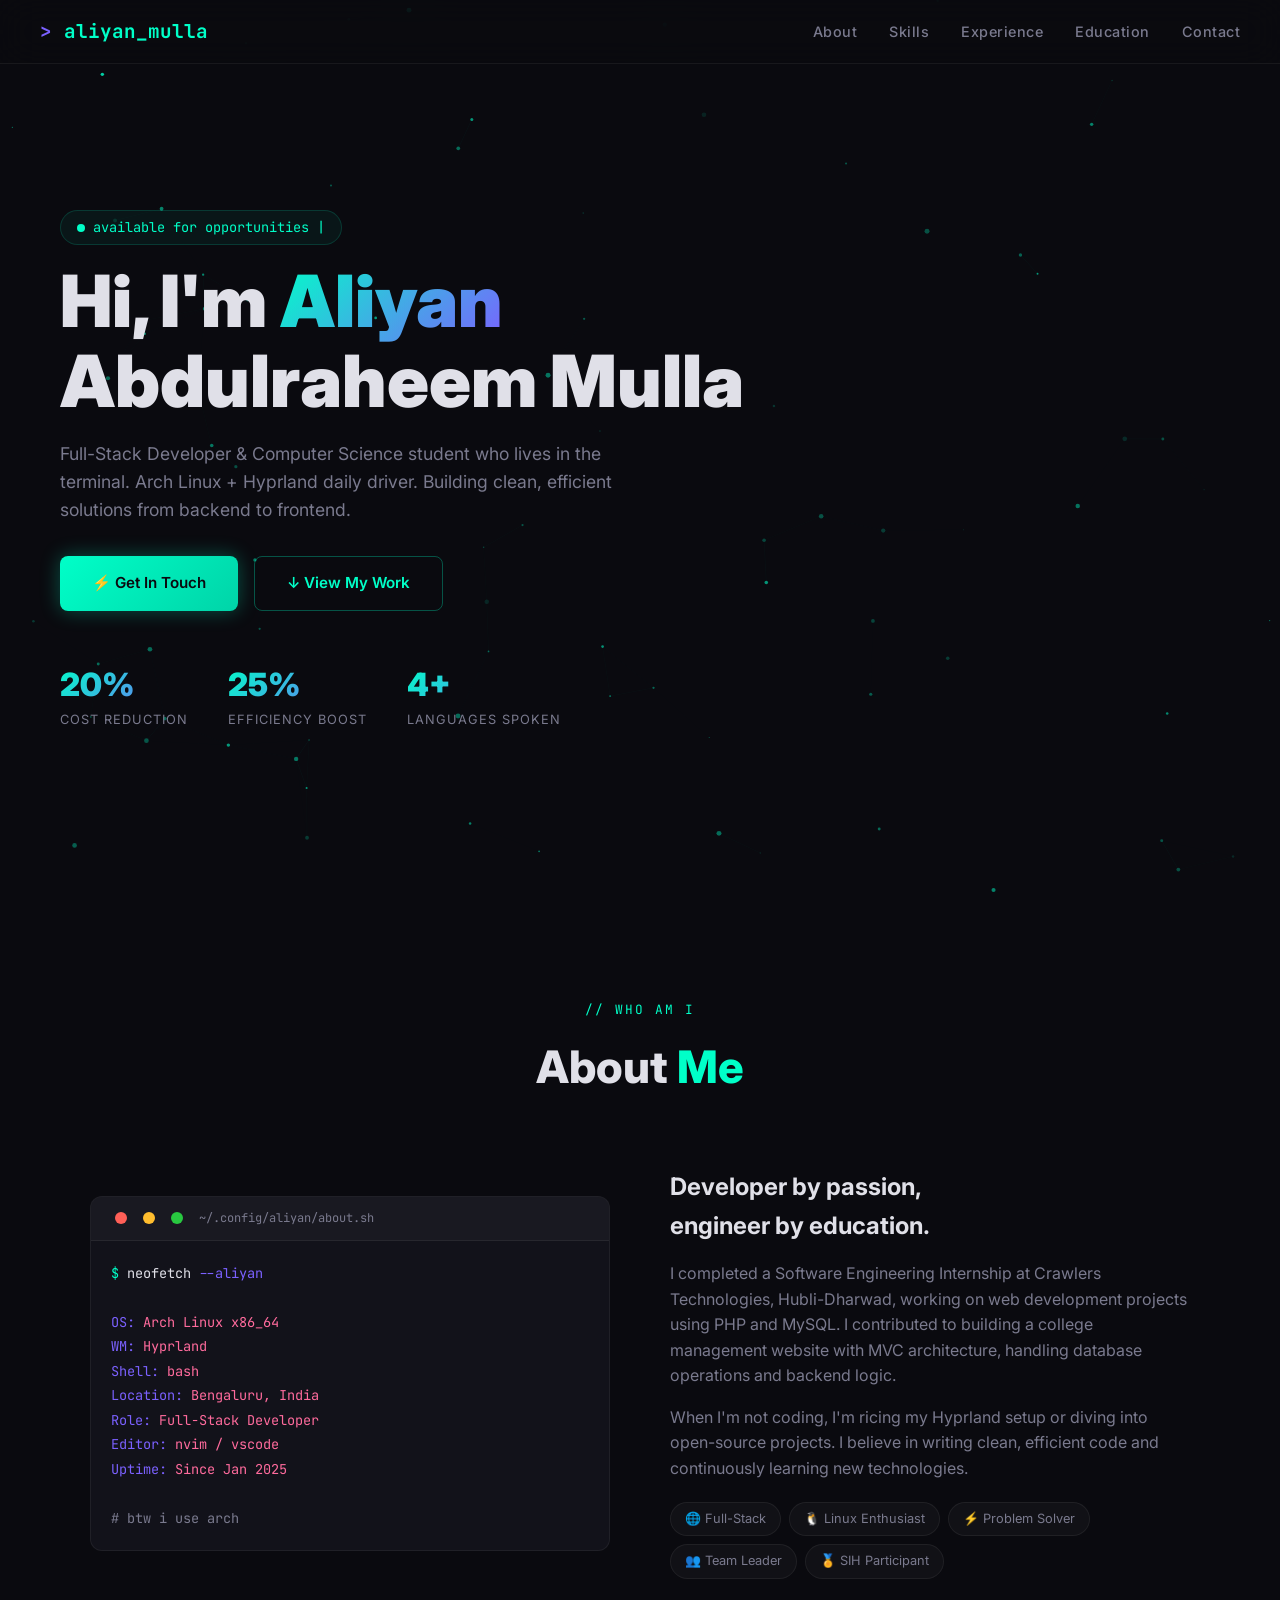
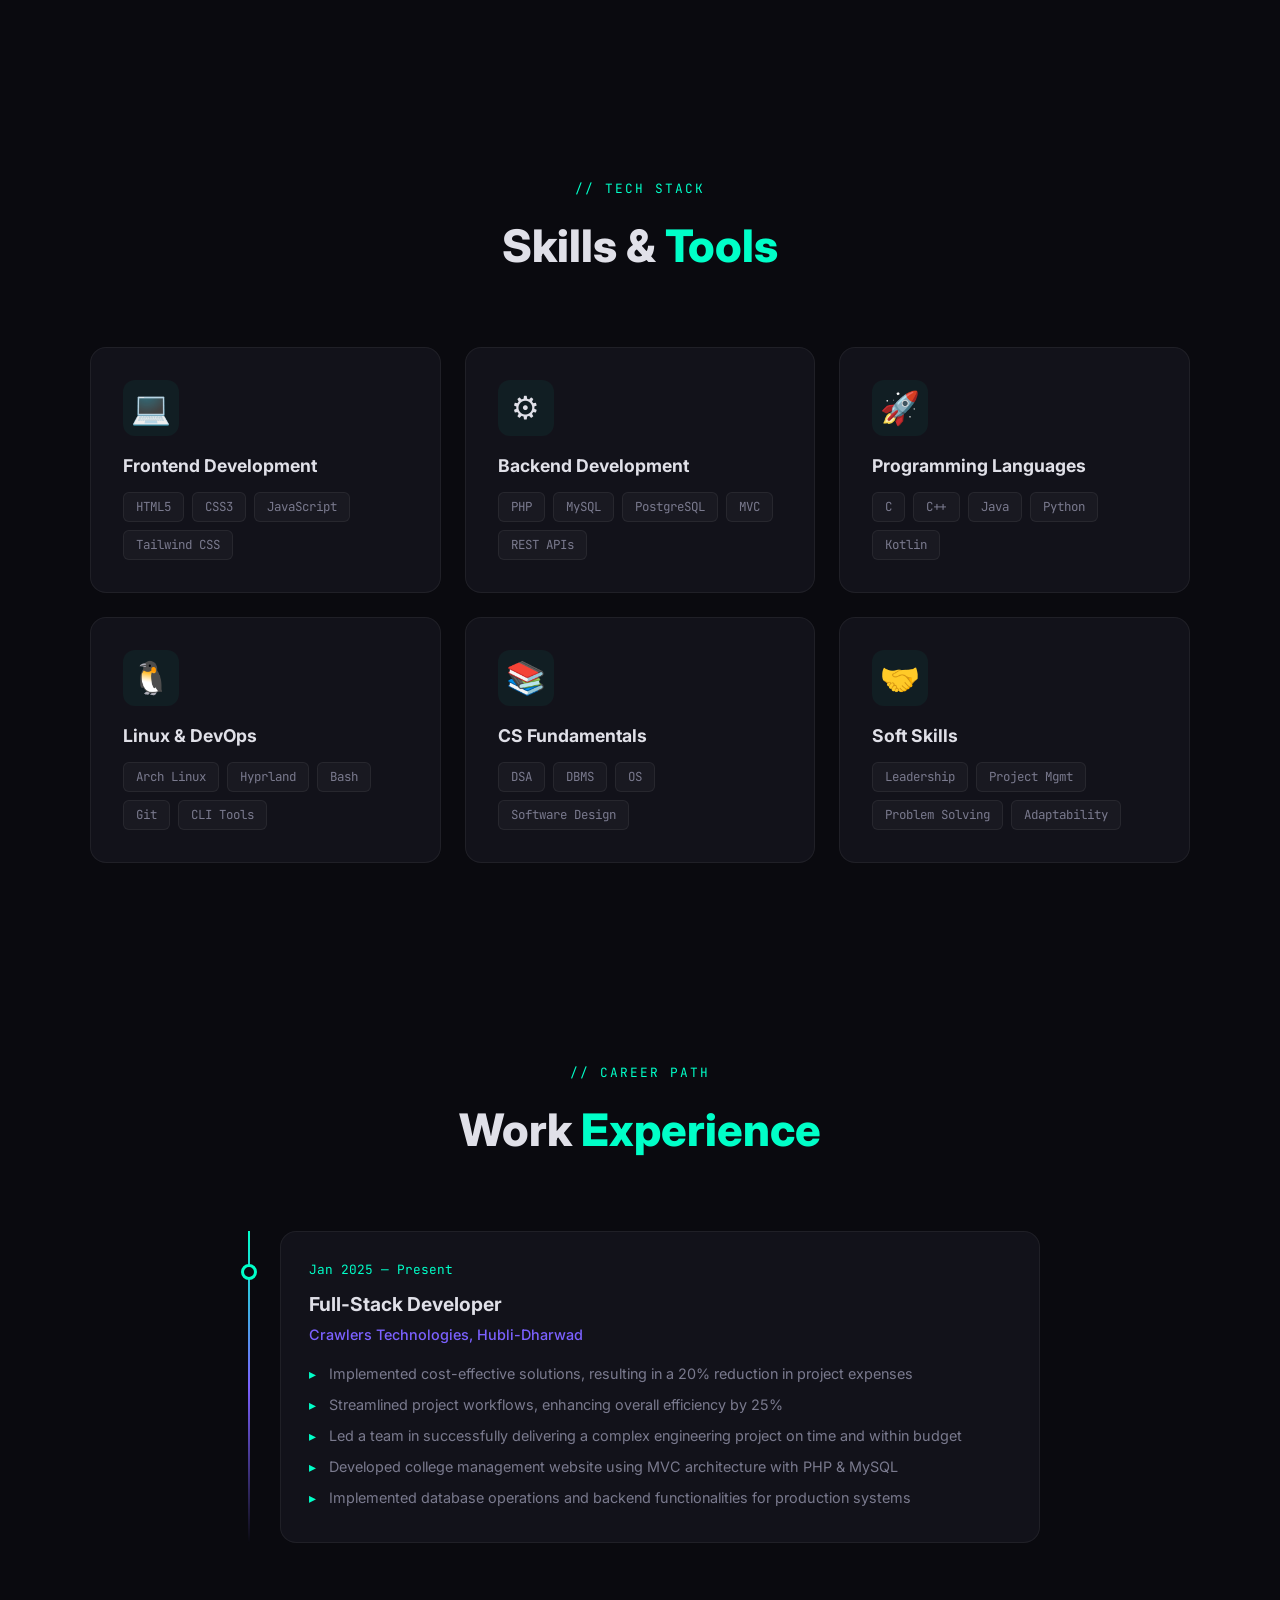
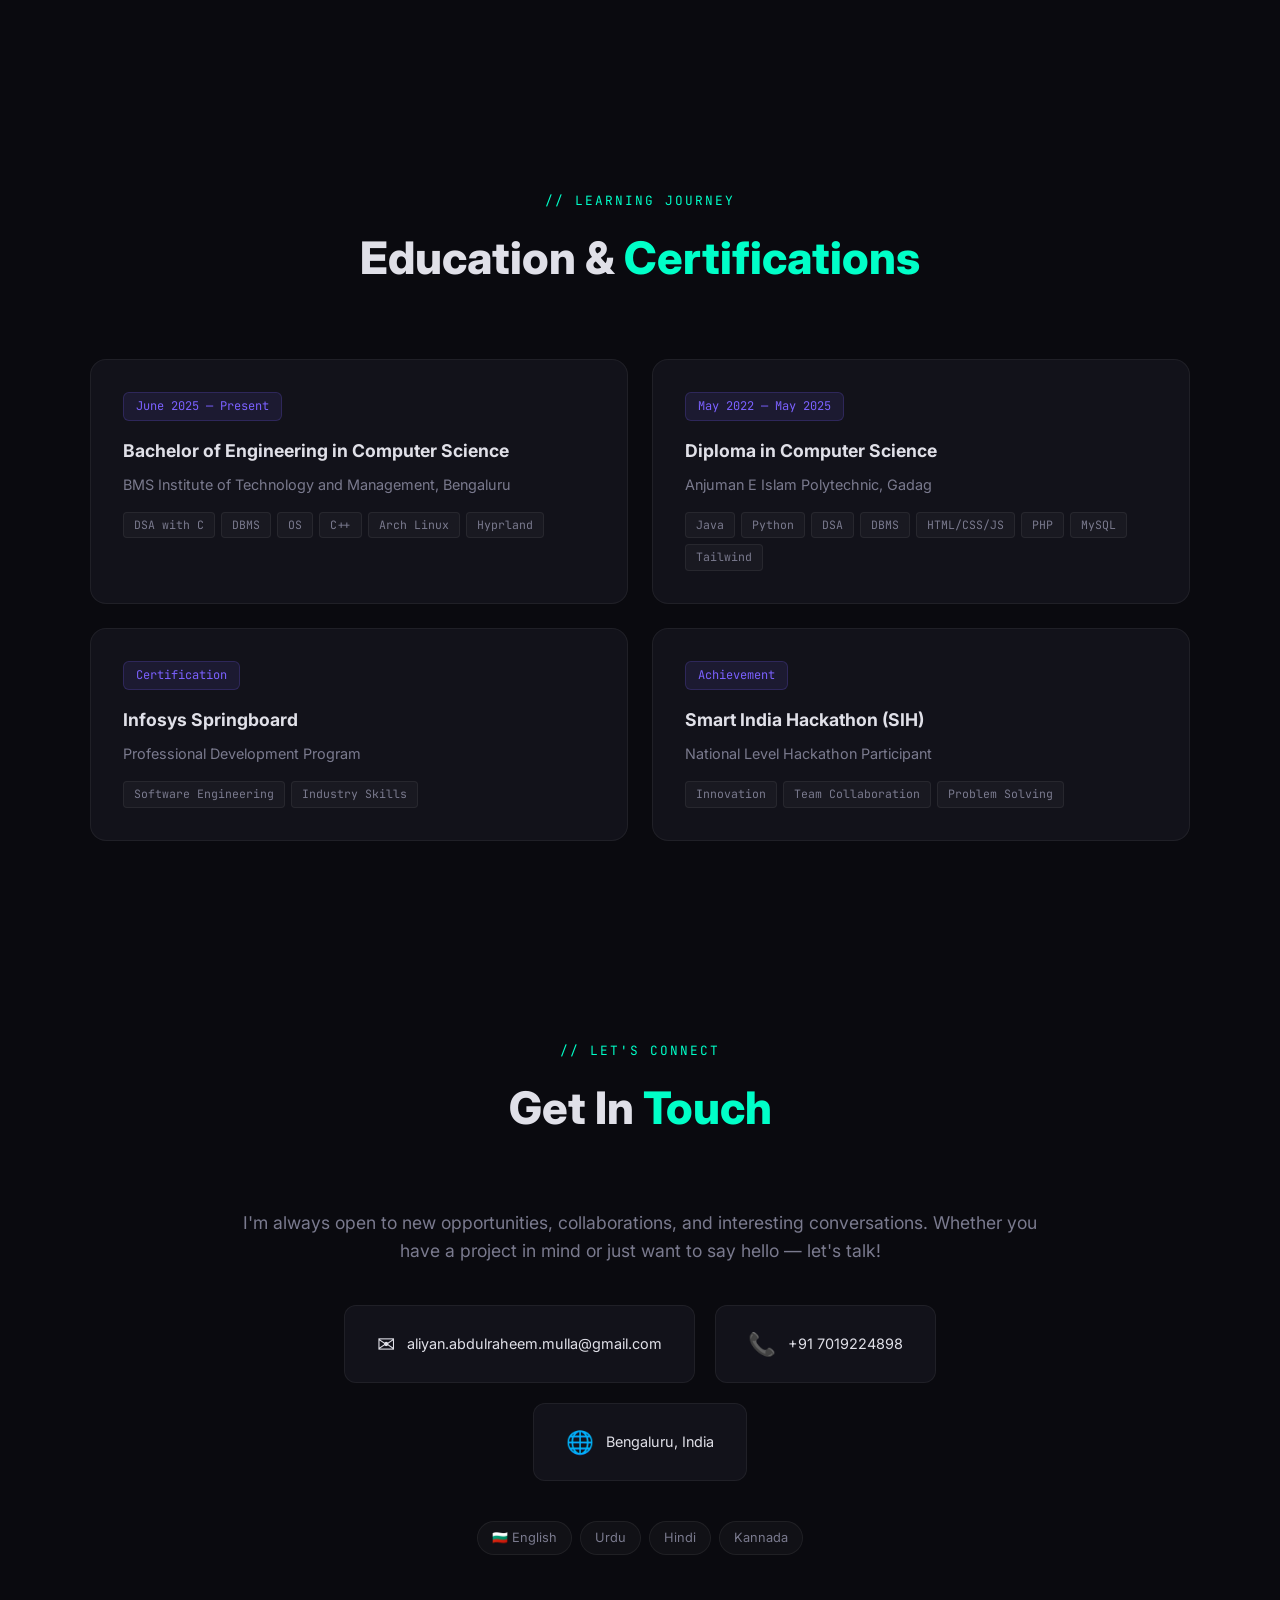
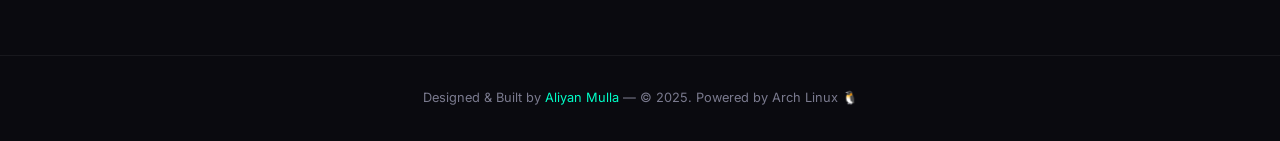
==== index.html @ e3611c86 "Initial commit" ====
<!DOCTYPE html>
<html lang="en">
<head>
  <meta charset="UTF-8">
  <meta name="viewport" content="width=device-width, initial-scale=1.0">
  <meta name="description" content="Aliyan Abdulraheem Mulla — Full-Stack Developer, Arch Linux enthusiast, and Computer Science student. Portfolio showcasing web development projects and skills.">
  <meta name="author" content="Aliyan Abdulraheem Mulla">
  <link rel="canonical" href="https://portfolio-website-decoded-bulwark-494314-d5.a.run.app">
  
  <!-- Open Graph / Facebook -->
  <meta property="og:type" content="website">
  <meta property="og:url" content="https://portfolio-website-decoded-bulwark-494314-d5.a.run.app">
  <meta property="og:title" content="Aliyan Mulla | Full-Stack Developer">
  <meta property="og:description" content="Full-Stack Developer & Computer Science student who lives in the terminal. Arch Linux + Hyprland daily driver.">
  <meta property="og:image" content="https://portfolio-website-decoded-bulwark-494314-d5.a.run.app/images/og-image.png">

  <!-- Twitter -->
  <meta property="twitter:card" content="summary_large_image">
  <meta property="twitter:url" content="https://portfolio-website-decoded-bulwark-494314-d5.a.run.app">
  <meta property="twitter:title" content="Aliyan Mulla | Full-Stack Developer">
  <meta property="twitter:description" content="Full-Stack Developer & Computer Science student who lives in the terminal. Arch Linux + Hyprland daily driver.">
  <meta property="twitter:image" content="https://portfolio-website-decoded-bulwark-494314-d5.a.run.app/images/og-image.png">

  <title>Aliyan Mulla | Full-Stack Developer</title>
  <link rel="stylesheet" href="style.css">
  <link rel="icon" type="image/svg+xml" href="images/favicon.svg">
</head>
<body>

<canvas id="bg-canvas"></canvas>

<!-- NAV -->
<nav class="nav">
  <a href="#" class="nav-logo">aliyan_mulla</a>
  <ul class="nav-links">
    <li><a href="#about">About</a></li>
    <li><a href="#skills">Skills</a></li>
    <li><a href="#experience">Experience</a></li>
    <li><a href="#education">Education</a></li>
    <li><a href="#contact">Contact</a></li>
  </ul>
  <button class="hamburger" aria-label="Menu">
    <span></span><span></span><span></span>
  </button>
</nav>

<!-- HERO -->
<section class="hero" id="hero">
  <div class="hero-content">
    <div class="hero-tag">
      <span class="dot"></span>
      <span id="typed-text"></span><span class="cursor">|</span>
    </div>
    <h1>Hi, I'm <span class="highlight">Aliyan</span><br>Abdulraheem Mulla</h1>
    <p class="hero-desc">Full-Stack Developer & Computer Science student who lives in the terminal. Arch Linux + Hyprland daily driver. Building clean, efficient solutions from backend to frontend.</p>
    <div class="hero-btns">
      <a href="#contact" class="btn btn-primary">&#9889; Get In Touch</a>
      <a href="#experience" class="btn btn-outline">&#8595; View My Work</a>
    </div>
    <div class="hero-stats">
      <div class="stat-item">
        <h3 data-count="20" data-suffix="%">0</h3>
        <p>Cost Reduction</p>
      </div>
      <div class="stat-item">
        <h3 data-count="25" data-suffix="%">0</h3>
        <p>Efficiency Boost</p>
      </div>
      <div class="stat-item">
        <h3 data-count="4" data-suffix="+">0</h3>
        <p>Languages Spoken</p>
      </div>
    </div>
  </div>
</section>

<!-- ABOUT -->
<section id="about">
  <div class="section-header reveal">
    <p class="section-label">// who am i</p>
    <h2 class="section-title">About <span class="accent">Me</span></h2>
  </div>
  <div class="about-grid">
    <div class="about-terminal reveal">
      <div class="terminal-bar">
        <span class="terminal-dot"></span>
        <span class="terminal-dot"></span>
        <span class="terminal-dot"></span>
        <span>~/.config/aliyan/about.sh</span>
      </div>
      <div class="terminal-body">
        <p><span class="cmd">$</span> neofetch <span class="flag">--aliyan</span></p>
        <br>
        <p><span class="flag">OS:</span> <span class="val">Arch Linux x86_64</span></p>
        <p><span class="flag">WM:</span> <span class="val">Hyprland</span></p>
        <p><span class="flag">Shell:</span> <span class="val">bash</span></p>
        <p><span class="flag">Location:</span> <span class="val">Bengaluru, India</span></p>
        <p><span class="flag">Role:</span> <span class="val">Full-Stack Developer</span></p>
        <p><span class="flag">Editor:</span> <span class="val">nvim / vscode</span></p>
        <p><span class="flag">Uptime:</span> <span class="val">Since Jan 2025</span></p>
        <br>
        <p><span class="comment"># btw i use arch</span></p>
      </div>
    </div>
    <div class="about-text reveal">
      <h3>Developer by passion,<br>engineer by education.</h3>
      <p>I completed a Software Engineering Internship at Crawlers Technologies, Hubli-Dharwad, working on web development projects using PHP and MySQL. I contributed to building a college management website with MVC architecture, handling database operations and backend logic.</p>
      <p>When I'm not coding, I'm ricing my Hyprland setup or diving into open-source projects. I believe in writing clean, efficient code and continuously learning new technologies.</p>
      <div class="about-tags">
        <span>&#127760; Full-Stack</span>
        <span>&#128039; Linux Enthusiast</span>
        <span>&#9889; Problem Solver</span>
        <span>&#128101; Team Leader</span>
        <span>&#127941; SIH Participant</span>
      </div>
    </div>
  </div>
</section>

<!-- SKILLS -->
<section id="skills">
  <div class="section-header reveal">
    <p class="section-label">// tech stack</p>
    <h2 class="section-title">Skills & <span class="accent">Tools</span></h2>
  </div>
  <div class="skills-grid">
    <div class="skill-card reveal">
      <div class="skill-icon">&#128187;</div>
      <h3>Frontend Development</h3>
      <div class="skill-list">
        <span>HTML5</span><span>CSS3</span><span>JavaScript</span><span>Tailwind CSS</span>
      </div>
    </div>
    <div class="skill-card reveal">
      <div class="skill-icon">&#9881;</div>
      <h3>Backend Development</h3>
      <div class="skill-list">
        <span>PHP</span><span>MySQL</span><span>PostgreSQL</span><span>MVC</span><span>REST APIs</span>
      </div>
    </div>
    <div class="skill-card reveal">
      <div class="skill-icon">&#128640;</div>
      <h3>Programming Languages</h3>
      <div class="skill-list">
        <span>C</span><span>C++</span><span>Java</span><span>Python</span><span>Kotlin</span>
      </div>
    </div>
    <div class="skill-card reveal">
      <div class="skill-icon">&#128039;</div>
      <h3>Linux & DevOps</h3>
      <div class="skill-list">
        <span>Arch Linux</span><span>Hyprland</span><span>Bash</span><span>Git</span><span>CLI Tools</span>
      </div>
    </div>
    <div class="skill-card reveal">
      <div class="skill-icon">&#128218;</div>
      <h3>CS Fundamentals</h3>
      <div class="skill-list">
        <span>DSA</span><span>DBMS</span><span>OS</span><span>Software Design</span>
      </div>
    </div>
    <div class="skill-card reveal">
      <div class="skill-icon">&#129309;</div>
      <h3>Soft Skills</h3>
      <div class="skill-list">
        <span>Leadership</span><span>Project Mgmt</span><span>Problem Solving</span><span>Adaptability</span>
      </div>
    </div>
  </div>
</section>

<!-- EXPERIENCE -->
<section id="experience">
  <div class="section-header reveal">
    <p class="section-label">// career path</p>
    <h2 class="section-title">Work <span class="accent">Experience</span></h2>
  </div>
  <div class="timeline">
    <div class="timeline-item reveal">
      <p class="timeline-date">Jan 2025 — Present</p>
      <h3>Full-Stack Developer</h3>
      <h4>Crawlers Technologies, Hubli-Dharwad</h4>
      <ul>
        <li>Implemented cost-effective solutions, resulting in a 20% reduction in project expenses</li>
        <li>Streamlined project workflows, enhancing overall efficiency by 25%</li>
        <li>Led a team in successfully delivering a complex engineering project on time and within budget</li>
        <li>Developed college management website using MVC architecture with PHP &amp; MySQL</li>
        <li>Implemented database operations and backend functionalities for production systems</li>
      </ul>
    </div>
  </div>
</section>

<!-- EDUCATION -->
<section id="education">
  <div class="section-header reveal">
    <p class="section-label">// learning journey</p>
    <h2 class="section-title">Education & <span class="accent">Certifications</span></h2>
  </div>
  <div class="edu-grid">
    <div class="edu-card reveal">
      <span class="badge">June 2025 — Present</span>
      <h3>Bachelor of Engineering in Computer Science</h3>
      <h4>BMS Institute of Technology and Management, Bengaluru</h4>
      <div class="edu-tags">
        <span>DSA with C</span><span>DBMS</span><span>OS</span><span>C++</span><span>Arch Linux</span><span>Hyprland</span>
      </div>
    </div>
    <div class="edu-card reveal">
      <span class="badge">May 2022 — May 2025</span>
      <h3>Diploma in Computer Science</h3>
      <h4>Anjuman E Islam Polytechnic, Gadag</h4>
      <div class="edu-tags">
        <span>Java</span><span>Python</span><span>DSA</span><span>DBMS</span><span>HTML/CSS/JS</span><span>PHP</span><span>MySQL</span><span>Tailwind</span>
      </div>
    </div>
    <div class="edu-card reveal">
      <span class="badge">Certification</span>
      <h3>Infosys Springboard</h3>
      <h4>Professional Development Program</h4>
      <div class="edu-tags">
        <span>Software Engineering</span><span>Industry Skills</span>
      </div>
    </div>
    <div class="edu-card reveal">
      <span class="badge">Achievement</span>
      <h3>Smart India Hackathon (SIH)</h3>
      <h4>National Level Hackathon Participant</h4>
      <div class="edu-tags">
        <span>Innovation</span><span>Team Collaboration</span><span>Problem Solving</span>
      </div>
    </div>
  </div>
</section>

<!-- CONTACT -->
<section id="contact">
  <div class="section-header reveal">
    <p class="section-label">// let's connect</p>
    <h2 class="section-title">Get In <span class="accent">Touch</span></h2>
  </div>
  <div class="contact-wrapper reveal">
    <p>I'm always open to new opportunities, collaborations, and interesting conversations. Whether you have a project in mind or just want to say hello — let's talk!</p>
    <div class="contact-links">
      <a href="mailto:aliyan.abdulraheem.mulla@gmail.com" class="contact-card">
        <span class="icon">&#9993;</span>
        <span>aliyan.abdulraheem.mulla@gmail.com</span>
      </a>
      <a href="tel:+917019224898" class="contact-card">
        <span class="icon">&#128222;</span>
        <span>+91 7019224898</span>
      </a>
      <a href="#" class="contact-card">
        <span class="icon">&#127760;</span>
        <span>Bengaluru, India</span>
      </a>
    </div>
    <div class="about-tags" style="justify-content:center;">
      <span>&#127463;&#127468; English</span>
      <span>Urdu</span>
      <span>Hindi</span>
      <span>Kannada</span>
    </div>
  </div>
</section>

<footer class="footer">
  <p>Designed & Built by <span>Aliyan Mulla</span> &mdash; &copy; 2025. Powered by Arch Linux &#128039;</p>
</footer>

<script src="script.js"></script>
</body>
</html>
---- style.css ----
@import url('https://fonts.googleapis.com/css2?family=JetBrains+Mono:wght@400;700&family=Inter:wght@300;400;600;700;900&display=swap');

:root {
  --bg: #0a0a0f;
  --bg2: #12121a;
  --bg3: #1a1a2e;
  --surface: rgba(255,255,255,0.03);
  --border: rgba(255,255,255,0.06);
  --text: #e0e0e8;
  --text-dim: #7a7a8e;
  --accent: #00ffc8;
  --accent2: #7b61ff;
  --accent3: #ff6b9d;
  --glow: 0 0 20px rgba(0,255,200,0.3);
  --font: 'Inter', sans-serif;
  --mono: 'JetBrains Mono', monospace;
}

*, *::before, *::after { margin:0; padding:0; box-sizing:border-box; }

html { scroll-behavior: smooth; scroll-padding-top: 80px; }

body {
  font-family: var(--font);
  background: var(--bg);
  color: var(--text);
  overflow-x: hidden;
  line-height: 1.6;
}

/* Scrollbar */
::-webkit-scrollbar { width: 6px; }
::-webkit-scrollbar-track { background: var(--bg); }
::-webkit-scrollbar-thumb { background: var(--accent2); border-radius: 3px; }

/* Canvas BG */
#bg-canvas {
  position: fixed; top:0; left:0; width:100%; height:100%;
  z-index: 0; pointer-events: none;
}

/* NAV */
.nav {
  position: fixed; top:0; left:0; right:0; z-index:100;
  padding: 16px 40px;
  display: flex; align-items: center; justify-content: space-between;
  background: rgba(10,10,15,0.7);
  backdrop-filter: blur(20px);
  border-bottom: 1px solid var(--border);
  transition: all 0.3s;
}
.nav.scrolled { background: rgba(10,10,15,0.95); }
.nav-logo {
  font-family: var(--mono); font-size: 1.2rem; font-weight:700;
  color: var(--accent);
  text-decoration: none;
  position: relative;
}
.nav-logo::before {
  content: '> '; color: var(--accent2);
}
.nav-links { display:flex; gap:32px; list-style:none; }
.nav-links a {
  color: var(--text-dim); text-decoration:none; font-size:0.9rem;
  font-weight:500; position:relative; transition: color 0.3s;
  letter-spacing: 0.5px;
}
.nav-links a:hover { color: var(--accent); }
.nav-links a::after {
  content:''; position:absolute; bottom:-4px; left:0;
  width:0; height:2px; background:var(--accent);
  transition: width 0.3s;
}
.nav-links a:hover::after { width:100%; }

.hamburger {
  display: none; cursor: pointer; flex-direction: column;
  gap: 5px; background: none; border: none; padding: 4px;
}
.hamburger span {
  width: 24px; height: 2px; background: var(--text);
  transition: all 0.3s; border-radius: 2px;
}

/* HERO */
.hero {
  min-height: 100vh; display:flex; align-items:center;
  padding: 120px 60px 80px;
  position: relative; z-index:1;
}
.hero-content { max-width: 800px; }
.hero-tag {
  font-family: var(--mono); font-size: 0.85rem;
  color: var(--accent); margin-bottom: 16px;
  display: inline-flex; align-items:center; gap:8px;
  padding: 6px 16px;
  background: rgba(0,255,200,0.05);
  border: 1px solid rgba(0,255,200,0.15);
  border-radius: 20px;
  animation: fadeInUp 0.8s ease;
}
.hero-tag .dot {
  width:8px; height:8px; border-radius:50%;
  background: var(--accent);
  animation: pulse 2s infinite;
}
.hero h1 {
  font-size: clamp(2.5rem, 6vw, 4.5rem);
  font-weight: 900; line-height: 1.1;
  margin-bottom: 20px;
  animation: fadeInUp 0.8s ease 0.2s both;
}
.hero h1 .highlight {
  background: linear-gradient(135deg, var(--accent), var(--accent2));
  -webkit-background-clip: text; -webkit-text-fill-color: transparent;
}
.hero-desc {
  font-size: 1.1rem; color: var(--text-dim);
  max-width: 600px; margin-bottom: 32px;
  animation: fadeInUp 0.8s ease 0.4s both;
}
.hero-btns {
  display: flex; gap: 16px; flex-wrap: wrap;
  animation: fadeInUp 0.8s ease 0.6s both;
}
.btn {
  padding: 14px 32px; border-radius: 8px; font-size: 0.95rem;
  font-weight: 600; cursor: pointer; transition: all 0.3s;
  text-decoration: none; display: inline-flex; align-items:center; gap:8px;
  border: none;
}
.btn-primary {
  background: linear-gradient(135deg, var(--accent), #00d4a8);
  color: var(--bg); box-shadow: var(--glow);
}
.btn-primary:hover {
  transform: translateY(-2px);
  box-shadow: 0 0 40px rgba(0,255,200,0.5);
}
.btn-outline {
  background: transparent; color: var(--accent);
  border: 1px solid rgba(0,255,200,0.3);
}
.btn-outline:hover {
  background: rgba(0,255,200,0.08);
  border-color: var(--accent);
  transform: translateY(-2px);
}

.hero-stats {
  display: flex; gap: 40px; margin-top: 48px;
  animation: fadeInUp 0.8s ease 0.8s both;
}
.stat-item h3 {
  font-size: 2rem; font-weight: 900;
  background: linear-gradient(135deg, var(--accent), var(--accent2));
  -webkit-background-clip: text; -webkit-text-fill-color: transparent;
}
.stat-item p { font-size: 0.8rem; color: var(--text-dim); text-transform: uppercase; letter-spacing: 1px; }

/* SECTIONS */
section {
  padding: 100px 60px;
  position: relative; z-index:1;
}
.section-header {
  text-align: center; margin-bottom: 64px;
}
.section-label {
  font-family: var(--mono); font-size: 0.8rem;
  color: var(--accent); letter-spacing: 2px;
  text-transform: uppercase; margin-bottom: 12px;
}
.section-title {
  font-size: clamp(2rem, 4vw, 2.8rem);
  font-weight: 800;
}
.section-title .accent { color: var(--accent); }

/* ABOUT */
.about-grid {
  display: grid; grid-template-columns: 1fr 1fr;
  gap: 60px; max-width: 1100px; margin: 0 auto;
  align-items: center;
}
.about-terminal {
  background: var(--bg2);
  border: 1px solid var(--border);
  border-radius: 12px; overflow: hidden;
  font-family: var(--mono);
  font-size: 0.85rem;
}
.terminal-bar {
  display: flex; align-items: center; gap: 8px;
  padding: 12px 16px;
  background: rgba(255,255,255,0.03);
  border-bottom: 1px solid var(--border);
}
.terminal-dot {
  width: 12px; height: 12px; border-radius: 50%;
}
.terminal-dot:nth-child(1) { background: #ff5f57; }
.terminal-dot:nth-child(2) { background: #ffbd2e; }
.terminal-dot:nth-child(3) { background: #28c840; }
.terminal-bar span {
  margin-left: 8px; color: var(--text-dim); font-size: 0.75rem;
}
.terminal-body { padding: 20px; line-height: 1.8; }
.terminal-body .cmd { color: var(--accent); }
.terminal-body .flag { color: var(--accent2); }
.terminal-body .val { color: var(--accent3); }
.terminal-body .comment { color: var(--text-dim); }

.about-text h3 { font-size: 1.5rem; margin-bottom: 16px; }
.about-text p { color: var(--text-dim); margin-bottom: 16px; }
.about-tags { display: flex; flex-wrap: wrap; gap: 8px; margin-top: 20px; }
.about-tags span {
  padding: 6px 14px; font-size: 0.8rem;
  background: var(--surface);
  border: 1px solid var(--border);
  border-radius: 20px; color: var(--text-dim);
  transition: all 0.3s;
}
.about-tags span:hover {
  border-color: var(--accent);
  color: var(--accent);
  background: rgba(0,255,200,0.05);
}

/* SKILLS */
.skills-grid {
  display: grid; grid-template-columns: repeat(auto-fit, minmax(300px,1fr));
  gap: 24px; max-width: 1100px; margin: 0 auto;
}
.skill-card {
  background: var(--bg2);
  border: 1px solid var(--border);
  border-radius: 16px;
  padding: 32px;
  transition: all 0.4s cubic-bezier(0.4,0,0.2,1);
  position: relative; overflow: hidden;
}
.skill-card::before {
  content: ''; position: absolute; top:0; left:0; right:0;
  height: 3px;
  background: linear-gradient(90deg, var(--accent), var(--accent2));
  transform: scaleX(0); transition: transform 0.4s;
  transform-origin: left;
}
.skill-card:hover::before { transform: scaleX(1); }
.skill-card:hover {
  transform: translateY(-4px);
  border-color: rgba(0,255,200,0.15);
  box-shadow: 0 20px 60px rgba(0,0,0,0.4);
}
.skill-icon {
  font-size: 2rem; margin-bottom: 16px;
  width: 56px; height: 56px;
  display: flex; align-items: center; justify-content: center;
  background: rgba(0,255,200,0.05);
  border-radius: 12px;
}
.skill-card h3 { font-size: 1.1rem; margin-bottom: 12px; }
.skill-list {
  display: flex; flex-wrap: wrap; gap: 8px;
}
.skill-list span {
  padding: 4px 12px; font-size: 0.78rem;
  background: var(--surface);
  border: 1px solid var(--border);
  border-radius: 6px; color: var(--text-dim);
  font-family: var(--mono);
  transition: all 0.3s;
}
.skill-list span:hover {
  color: var(--accent); border-color: var(--accent);
}

/* EXPERIENCE */
.timeline {
  max-width: 800px; margin: 0 auto;
  position: relative;
  padding-left: 40px;
}
.timeline::before {
  content: ''; position: absolute; left: 8px; top:0; bottom:0;
  width: 2px;
  background: linear-gradient(to bottom, var(--accent), var(--accent2), transparent);
}
.timeline-item {
  position: relative; margin-bottom: 48px;
  padding: 28px;
  background: var(--bg2);
  border: 1px solid var(--border);
  border-radius: 16px;
  transition: all 0.4s;
}
.timeline-item:hover {
  border-color: rgba(0,255,200,0.2);
  transform: translateX(8px);
}
.timeline-item::before {
  content: ''; position: absolute;
  left: -40px; top: 32px;
  width: 16px; height: 16px;
  background: var(--bg);
  border: 3px solid var(--accent);
  border-radius: 50%;
}
.timeline-date {
  font-family: var(--mono); font-size: 0.8rem;
  color: var(--accent); margin-bottom: 8px;
}
.timeline-item h3 { font-size: 1.2rem; margin-bottom: 4px; }
.timeline-item h4 { font-size: 0.9rem; color: var(--accent2); margin-bottom: 12px; font-weight:500; }
.timeline-item ul {
  list-style: none; padding: 0;
}
.timeline-item li {
  color: var(--text-dim); font-size: 0.9rem;
  padding: 4px 0; padding-left: 20px;
  position: relative;
}
.timeline-item li::before {
  content: '▸'; position: absolute; left: 0;
  color: var(--accent);
}

/* EDUCATION */
.edu-grid {
  display: grid; grid-template-columns: repeat(auto-fit, minmax(400px,1fr));
  gap: 24px; max-width: 1100px; margin: 0 auto;
}
.edu-card {
  background: var(--bg2);
  border: 1px solid var(--border);
  border-radius: 16px; padding: 32px;
  transition: all 0.4s;
  position: relative; overflow: hidden;
}
.edu-card:hover {
  transform: translateY(-4px);
  border-color: rgba(123,97,255,0.3);
}
.edu-card .badge {
  display: inline-block; padding: 4px 12px;
  font-size: 0.75rem; font-family: var(--mono);
  background: rgba(123,97,255,0.1);
  border: 1px solid rgba(123,97,255,0.2);
  border-radius: 6px; color: var(--accent2);
  margin-bottom: 16px;
}
.edu-card h3 { font-size: 1.1rem; margin-bottom: 8px; }
.edu-card h4 { color: var(--text-dim); font-weight: 400; font-size: 0.9rem; margin-bottom: 16px; }
.edu-tags { display: flex; flex-wrap: wrap; gap: 6px; }
.edu-tags span {
  padding: 3px 10px; font-size: 0.72rem;
  background: var(--surface);
  border: 1px solid var(--border);
  border-radius: 4px; color: var(--text-dim);
  font-family: var(--mono);
}

/* CONTACT */
.contact-wrapper {
  max-width: 800px; margin: 0 auto; text-align: center;
}
.contact-wrapper p {
  color: var(--text-dim); font-size: 1.1rem;
  margin-bottom: 40px;
}
.contact-links {
  display: flex; justify-content: center; gap: 20px;
  flex-wrap: wrap; margin-bottom: 40px;
}
.contact-card {
  padding: 20px 32px;
  background: var(--bg2);
  border: 1px solid var(--border);
  border-radius: 12px;
  text-decoration: none;
  color: var(--text);
  display: flex; align-items: center; gap: 12px;
  transition: all 0.3s;
  font-size: 0.9rem;
}
.contact-card:hover {
  transform: translateY(-4px);
  border-color: var(--accent);
  box-shadow: var(--glow);
}
.contact-card .icon { font-size: 1.4rem; }

/* FOOTER */
.footer {
  padding: 32px 60px;
  border-top: 1px solid var(--border);
  text-align: center;
  font-size: 0.8rem;
  color: var(--text-dim);
  position: relative; z-index:1;
}
.footer span { color: var(--accent); }

/* ANIMATIONS */
@keyframes fadeInUp {
  from { opacity:0; transform: translateY(30px); }
  to { opacity:1; transform: translateY(0); }
}
@keyframes pulse {
  0%,100% { opacity:1; transform:scale(1); }
  50% { opacity:0.5; transform:scale(0.8); }
}

.reveal {
  opacity: 0; transform: translateY(40px);
  transition: all 0.8s cubic-bezier(0.4,0,0.2,1);
}
.reveal.active {
  opacity: 1; transform: translateY(0);
}

/* MOBILE */
@media (max-width: 768px) {
  .nav { padding: 12px 20px; }
  .nav-links {
    display: none; position: fixed;
    top: 0; left:0; right:0; bottom:0;
    background: rgba(10,10,15,0.98);
    flex-direction: column;
    align-items: center; justify-content: center;
    gap: 32px;
  }
  .nav-links.open { display: flex; }
  .nav-links a { font-size: 1.2rem; }
  .hamburger { display: flex; }
  .hamburger.open span:nth-child(1) { transform: rotate(45deg) translate(5px,5px); }
  .hamburger.open span:nth-child(2) { opacity: 0; }
  .hamburger.open span:nth-child(3) { transform: rotate(-45deg) translate(5px,-5px); }
  .hero { padding: 120px 24px 60px; }
  .hero-stats { gap: 24px; }
  section { padding: 60px 24px; }
  .about-grid { grid-template-columns: 1fr; gap: 32px; }
  .skills-grid { grid-template-columns: 1fr; }
  .edu-grid { grid-template-columns: 1fr; }
  .stat-item h3 { font-size: 1.5rem; }
  .footer { padding: 24px; }
}
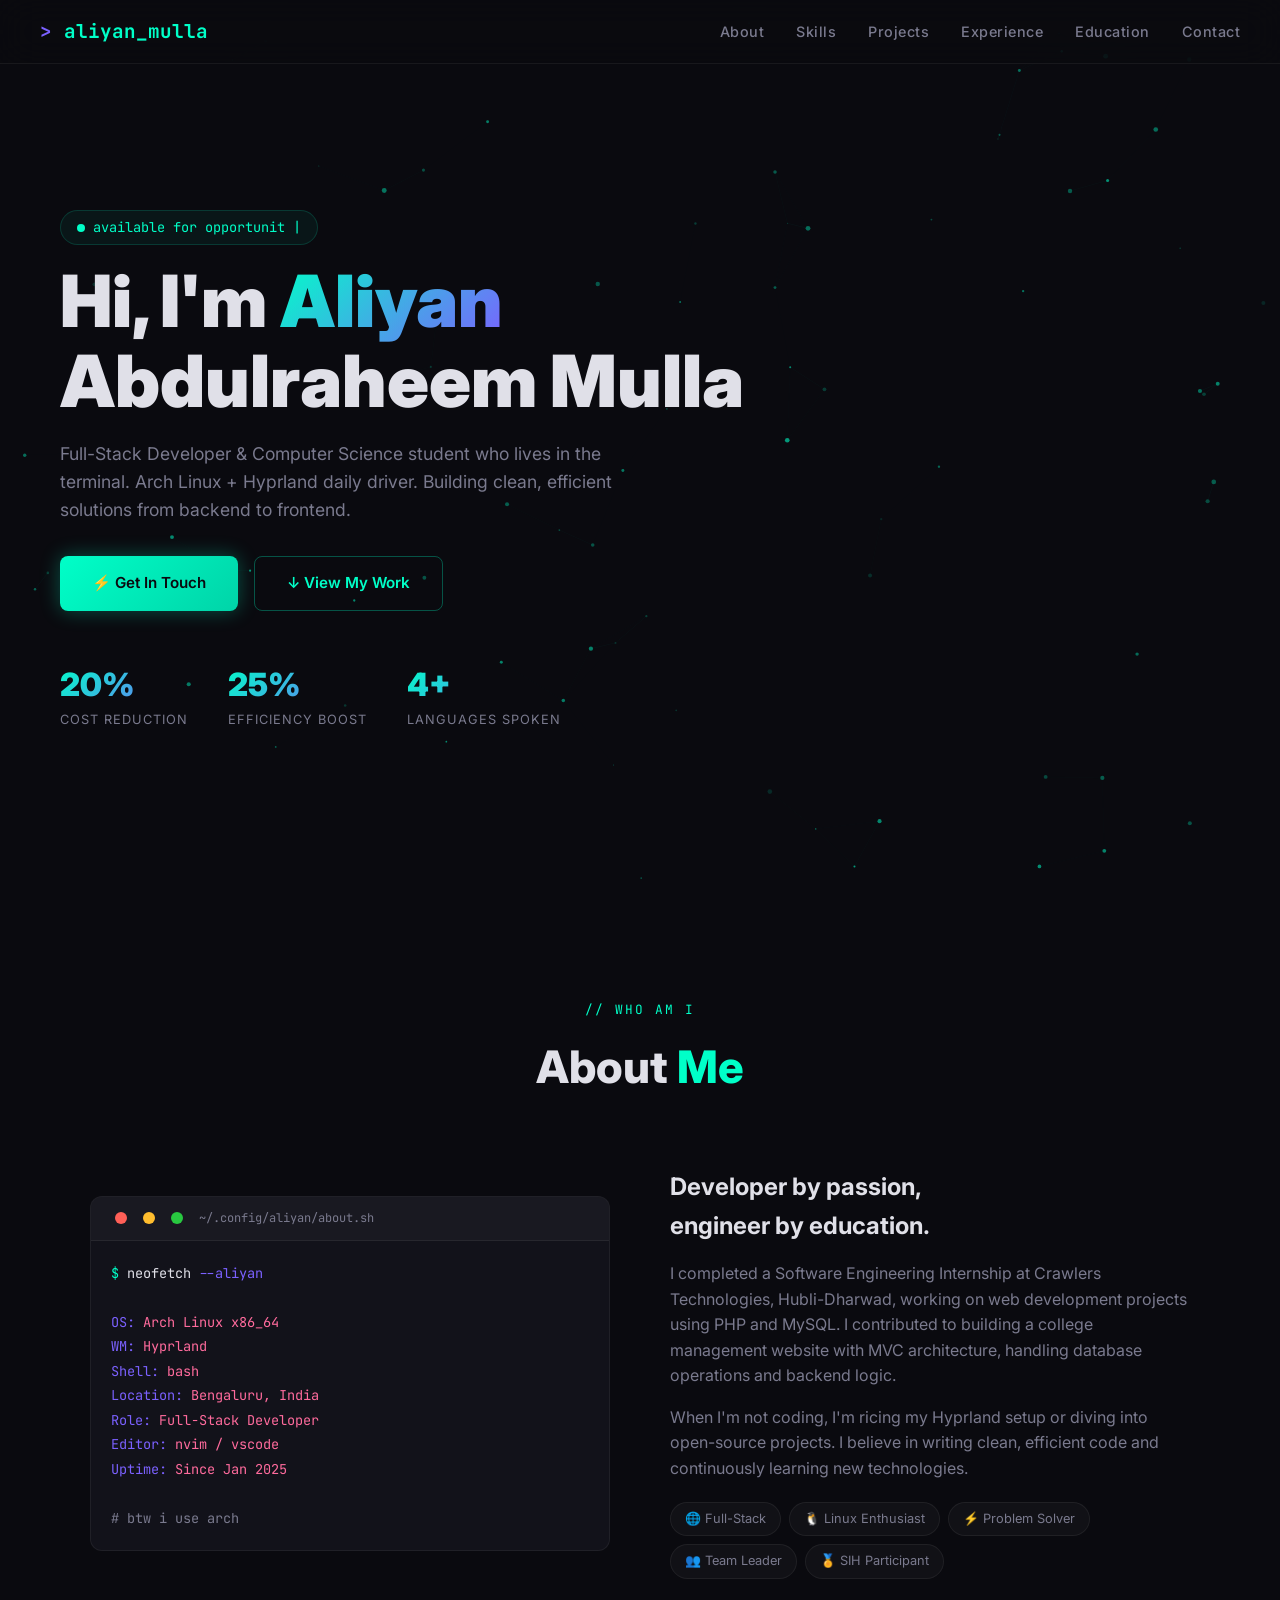
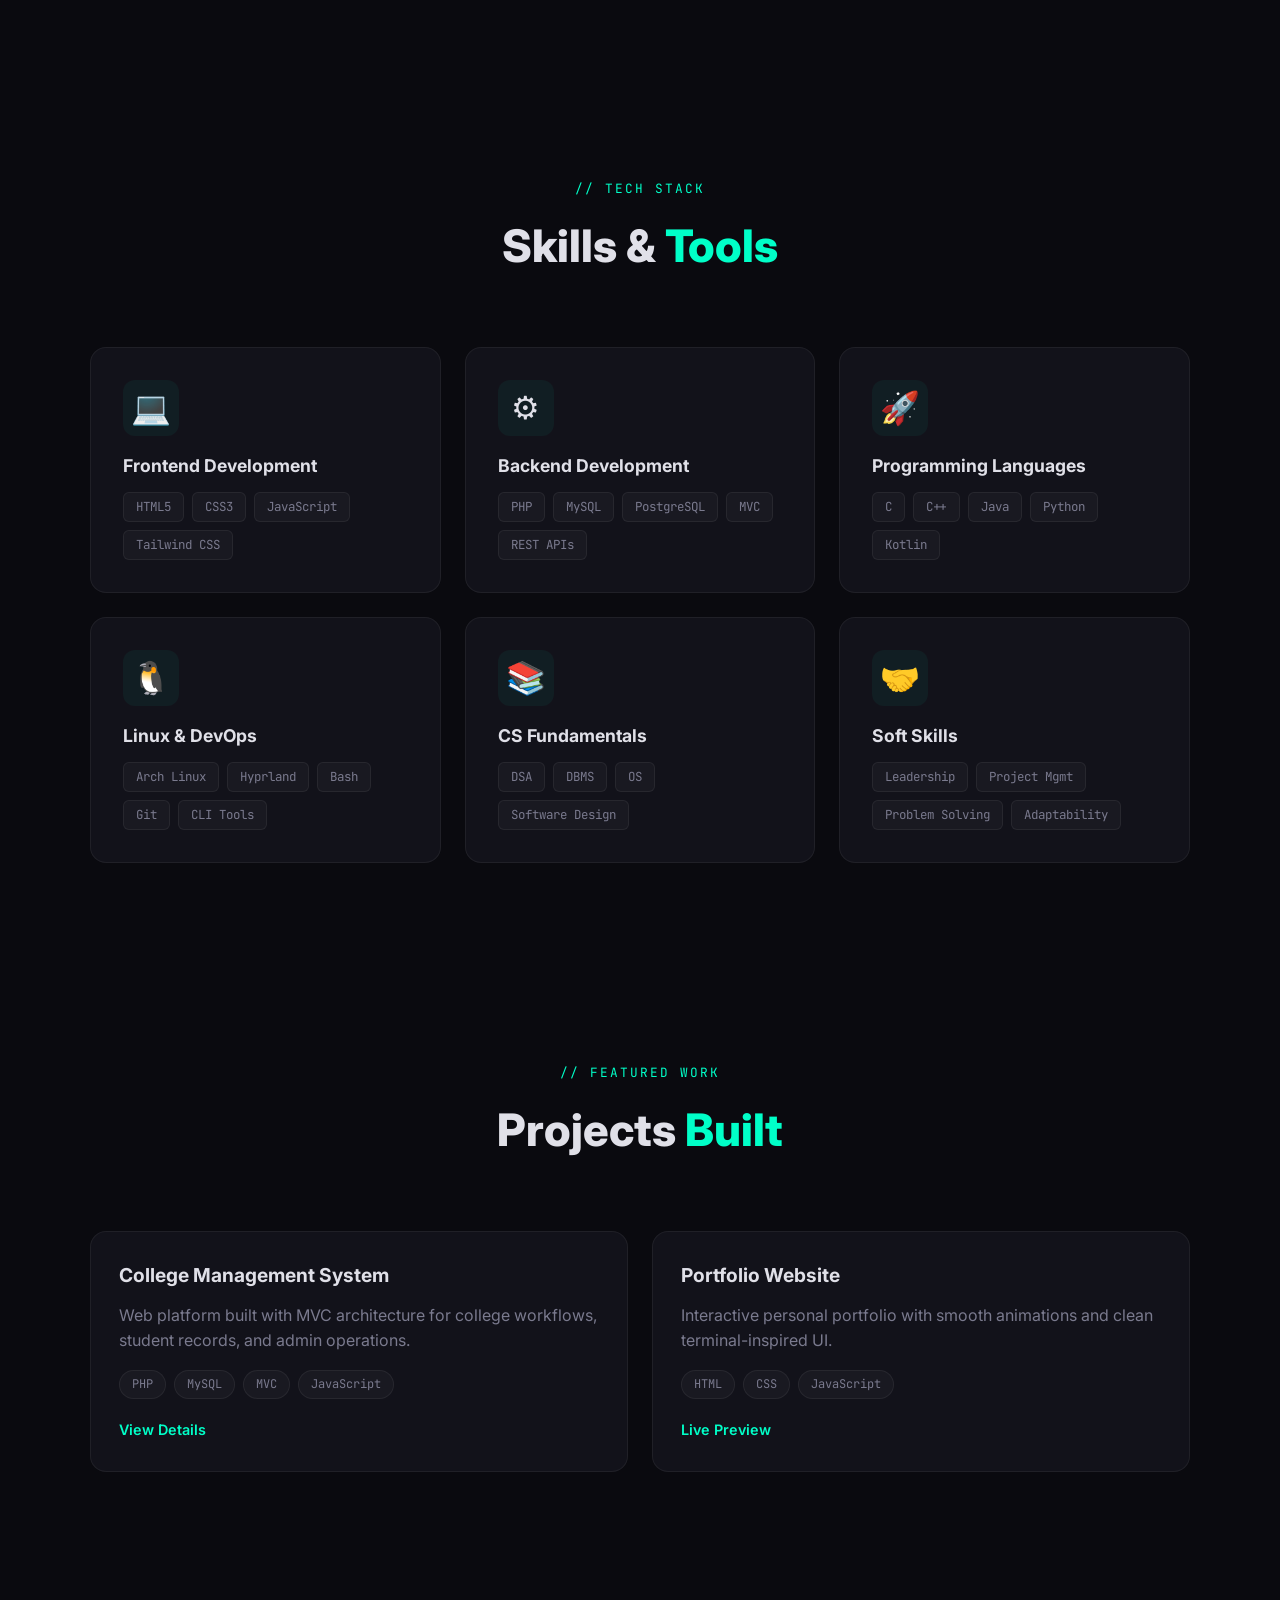
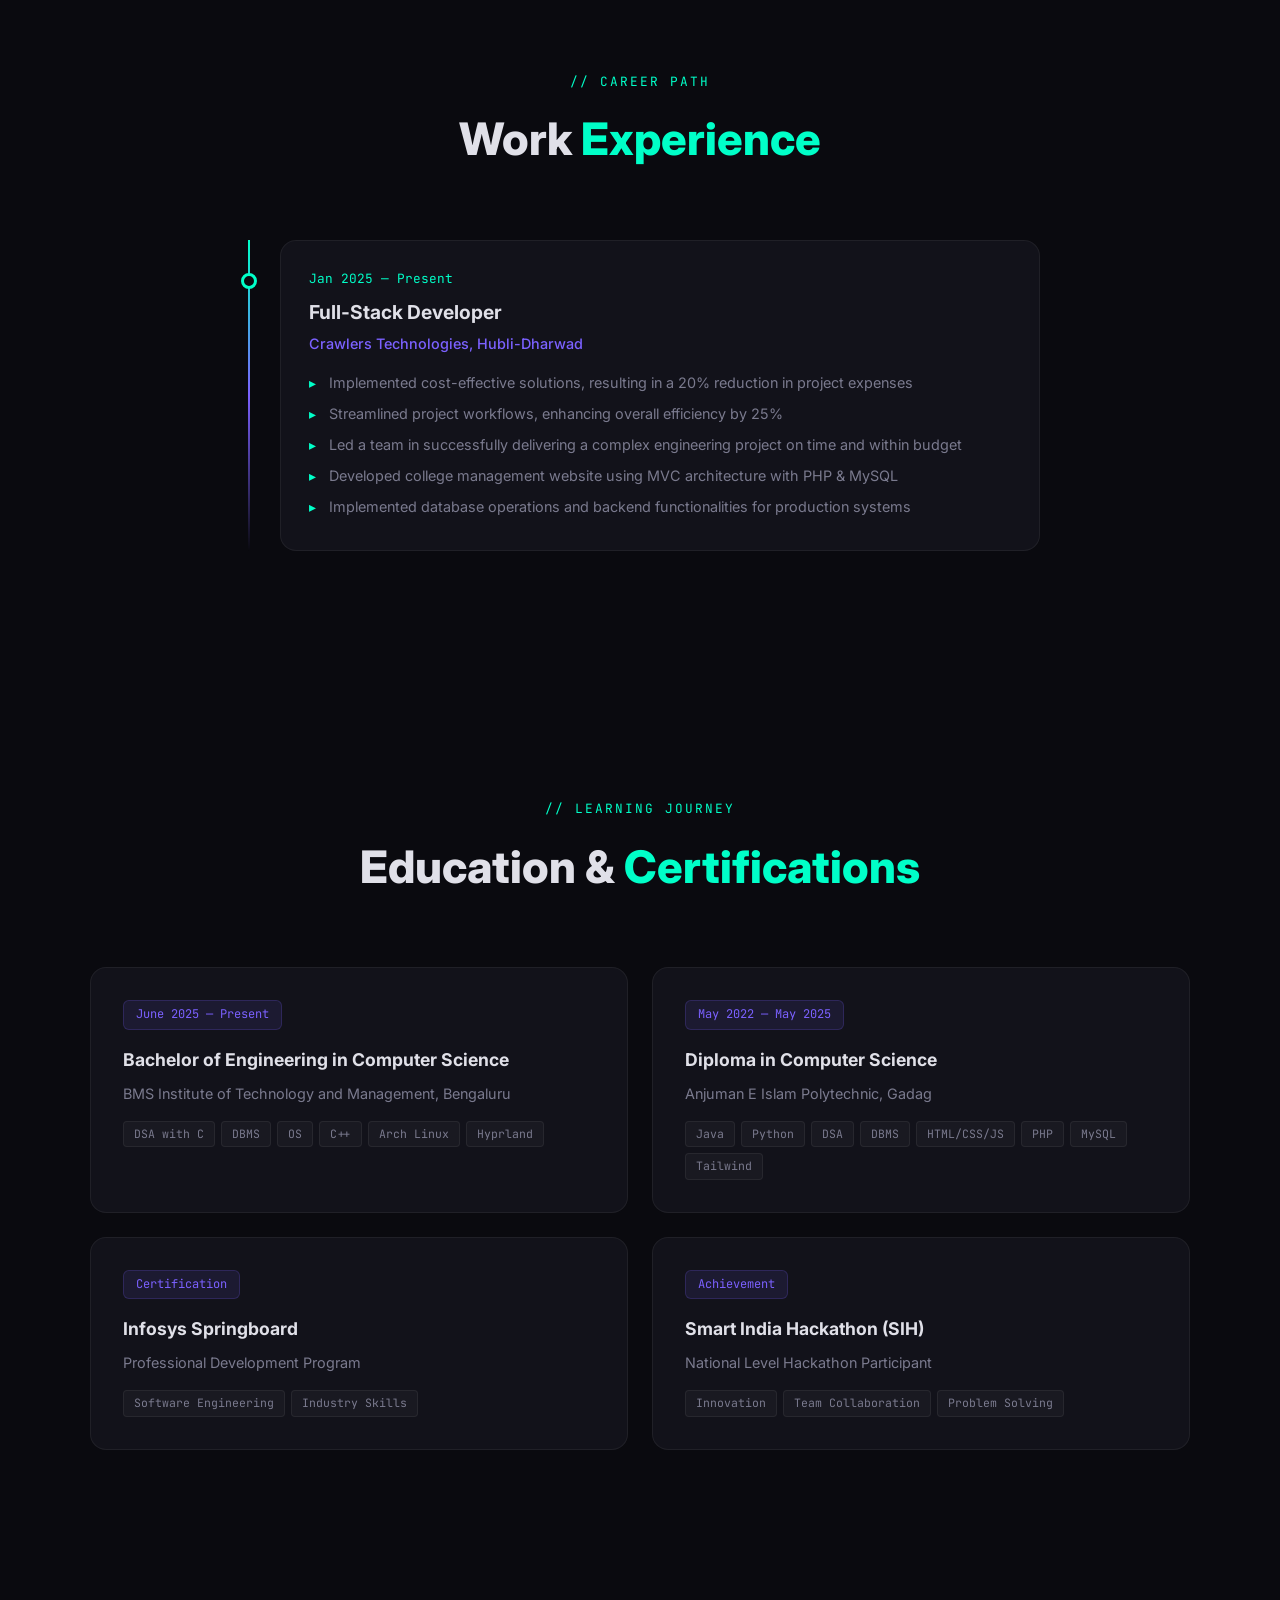
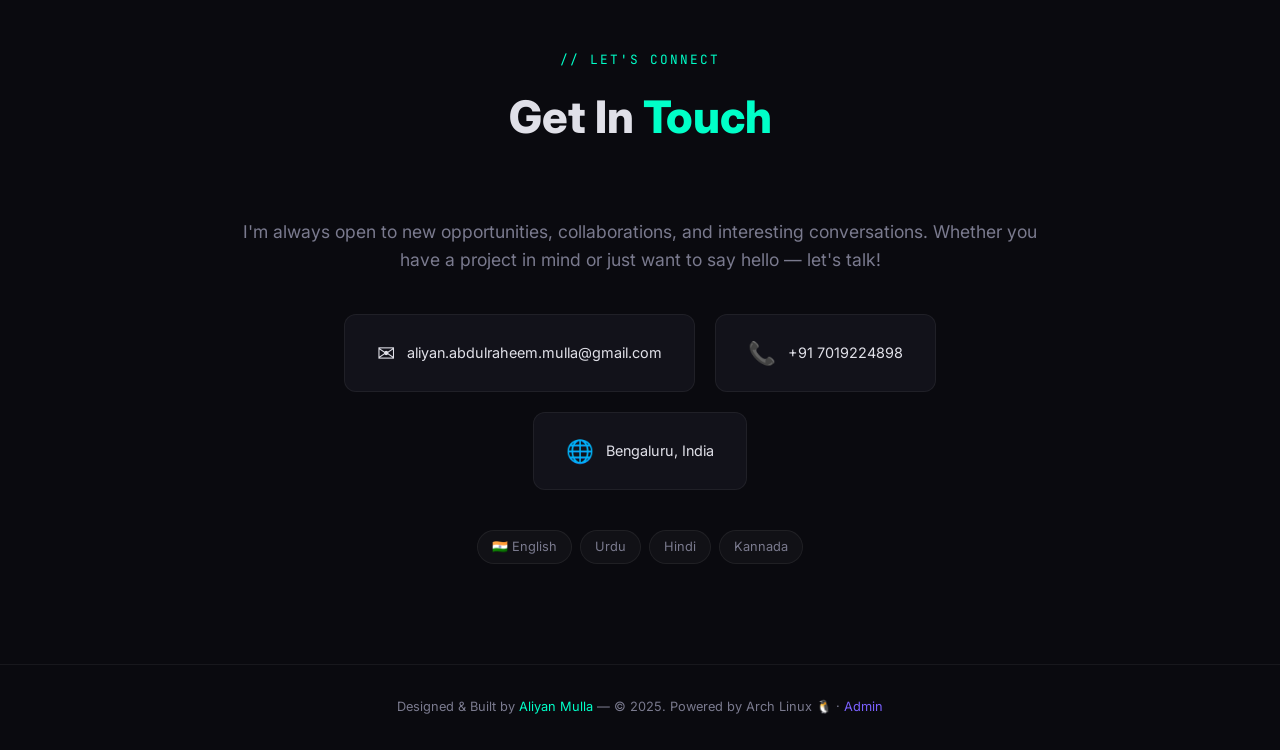
==== commit fb9e3331: "fix: Cloud Run port 8080, admin managers, about paragraphs" ====
--- a/index.html
+++ b/index.html
@@ -6,15 +6,13 @@
   <meta name="description" content="Aliyan Abdulraheem Mulla — Full-Stack Developer, Arch Linux enthusiast, and Computer Science student. Portfolio showcasing web development projects and skills.">
   <meta name="author" content="Aliyan Abdulraheem Mulla">
   <link rel="canonical" href="https://portfolio-website-decoded-bulwark-494314-d5.a.run.app">
-  
-  <!-- Open Graph / Facebook -->
+
   <meta property="og:type" content="website">
   <meta property="og:url" content="https://portfolio-website-decoded-bulwark-494314-d5.a.run.app">
   <meta property="og:title" content="Aliyan Mulla | Full-Stack Developer">
   <meta property="og:description" content="Full-Stack Developer & Computer Science student who lives in the terminal. Arch Linux + Hyprland daily driver.">
   <meta property="og:image" content="https://portfolio-website-decoded-bulwark-494314-d5.a.run.app/images/og-image.png">
 
-  <!-- Twitter -->
   <meta property="twitter:card" content="summary_large_image">
   <meta property="twitter:url" content="https://portfolio-website-decoded-bulwark-494314-d5.a.run.app">
   <meta property="twitter:title" content="Aliyan Mulla | Full-Stack Developer">
@@ -29,12 +27,12 @@
 
 <canvas id="bg-canvas"></canvas>
 
-<!-- NAV -->
 <nav class="nav">
   <a href="#" class="nav-logo">aliyan_mulla</a>
   <ul class="nav-links">
     <li><a href="#about">About</a></li>
     <li><a href="#skills">Skills</a></li>
+    <li><a href="#projects">Projects</a></li>
     <li><a href="#experience">Experience</a></li>
     <li><a href="#education">Education</a></li>
     <li><a href="#contact">Contact</a></li>
@@ -44,37 +42,22 @@
   </button>
 </nav>
 
-<!-- HERO -->
 <section class="hero" id="hero">
   <div class="hero-content">
     <div class="hero-tag">
       <span class="dot"></span>
       <span id="typed-text"></span><span class="cursor">|</span>
     </div>
-    <h1>Hi, I'm <span class="highlight">Aliyan</span><br>Abdulraheem Mulla</h1>
-    <p class="hero-desc">Full-Stack Developer & Computer Science student who lives in the terminal. Arch Linux + Hyprland daily driver. Building clean, efficient solutions from backend to frontend.</p>
+    <h1 id="hero-heading">Hi, I'm <span class="highlight">Aliyan</span><br>Abdulraheem Mulla</h1>
+    <p class="hero-desc" id="hero-desc"></p>
     <div class="hero-btns">
-      <a href="#contact" class="btn btn-primary">&#9889; Get In Touch</a>
-      <a href="#experience" class="btn btn-outline">&#8595; View My Work</a>
+      <a href="#contact" class="btn btn-primary" id="hero-btn-primary"></a>
+      <a href="#projects" class="btn btn-outline" id="hero-btn-secondary"></a>
     </div>
-    <div class="hero-stats">
-      <div class="stat-item">
-        <h3 data-count="20" data-suffix="%">0</h3>
-        <p>Cost Reduction</p>
-      </div>
-      <div class="stat-item">
-        <h3 data-count="25" data-suffix="%">0</h3>
-        <p>Efficiency Boost</p>
-      </div>
-      <div class="stat-item">
-        <h3 data-count="4" data-suffix="+">0</h3>
-        <p>Languages Spoken</p>
-      </div>
-    </div>
+    <div class="hero-stats" id="hero-stats"></div>
   </div>
 </section>
 
-<!-- ABOUT -->
 <section id="about">
   <div class="section-header reveal">
     <p class="section-label">// who am i</p>
@@ -103,171 +86,62 @@
       </div>
     </div>
     <div class="about-text reveal">
-      <h3>Developer by passion,<br>engineer by education.</h3>
-      <p>I completed a Software Engineering Internship at Crawlers Technologies, Hubli-Dharwad, working on web development projects using PHP and MySQL. I contributed to building a college management website with MVC architecture, handling database operations and backend logic.</p>
-      <p>When I'm not coding, I'm ricing my Hyprland setup or diving into open-source projects. I believe in writing clean, efficient code and continuously learning new technologies.</p>
-      <div class="about-tags">
-        <span>&#127760; Full-Stack</span>
-        <span>&#128039; Linux Enthusiast</span>
-        <span>&#9889; Problem Solver</span>
-        <span>&#128101; Team Leader</span>
-        <span>&#127941; SIH Participant</span>
-      </div>
+      <h3 id="about-heading"></h3>
+      <div id="about-paragraphs"></div>
+      <div class="about-tags" id="about-tags"></div>
     </div>
   </div>
 </section>
 
-<!-- SKILLS -->
 <section id="skills">
   <div class="section-header reveal">
     <p class="section-label">// tech stack</p>
     <h2 class="section-title">Skills & <span class="accent">Tools</span></h2>
   </div>
-  <div class="skills-grid">
-    <div class="skill-card reveal">
-      <div class="skill-icon">&#128187;</div>
-      <h3>Frontend Development</h3>
-      <div class="skill-list">
-        <span>HTML5</span><span>CSS3</span><span>JavaScript</span><span>Tailwind CSS</span>
-      </div>
-    </div>
-    <div class="skill-card reveal">
-      <div class="skill-icon">&#9881;</div>
-      <h3>Backend Development</h3>
-      <div class="skill-list">
-        <span>PHP</span><span>MySQL</span><span>PostgreSQL</span><span>MVC</span><span>REST APIs</span>
-      </div>
-    </div>
-    <div class="skill-card reveal">
-      <div class="skill-icon">&#128640;</div>
-      <h3>Programming Languages</h3>
-      <div class="skill-list">
-        <span>C</span><span>C++</span><span>Java</span><span>Python</span><span>Kotlin</span>
-      </div>
-    </div>
-    <div class="skill-card reveal">
-      <div class="skill-icon">&#128039;</div>
-      <h3>Linux & DevOps</h3>
-      <div class="skill-list">
-        <span>Arch Linux</span><span>Hyprland</span><span>Bash</span><span>Git</span><span>CLI Tools</span>
-      </div>
-    </div>
-    <div class="skill-card reveal">
-      <div class="skill-icon">&#128218;</div>
-      <h3>CS Fundamentals</h3>
-      <div class="skill-list">
-        <span>DSA</span><span>DBMS</span><span>OS</span><span>Software Design</span>
-      </div>
-    </div>
-    <div class="skill-card reveal">
-      <div class="skill-icon">&#129309;</div>
-      <h3>Soft Skills</h3>
-      <div class="skill-list">
-        <span>Leadership</span><span>Project Mgmt</span><span>Problem Solving</span><span>Adaptability</span>
-      </div>
-    </div>
-  </div>
+  <div class="skills-grid" id="skills-grid"></div>
 </section>
 
-<!-- EXPERIENCE -->
+<section id="projects">
+  <div class="section-header reveal">
+    <p class="section-label">// featured work</p>
+    <h2 class="section-title">Projects <span class="accent">Built</span></h2>
+  </div>
+  <div class="projects-grid" id="projects-grid"></div>
+</section>
+
 <section id="experience">
   <div class="section-header reveal">
     <p class="section-label">// career path</p>
     <h2 class="section-title">Work <span class="accent">Experience</span></h2>
   </div>
-  <div class="timeline">
-    <div class="timeline-item reveal">
-      <p class="timeline-date">Jan 2025 — Present</p>
-      <h3>Full-Stack Developer</h3>
-      <h4>Crawlers Technologies, Hubli-Dharwad</h4>
-      <ul>
-        <li>Implemented cost-effective solutions, resulting in a 20% reduction in project expenses</li>
-        <li>Streamlined project workflows, enhancing overall efficiency by 25%</li>
-        <li>Led a team in successfully delivering a complex engineering project on time and within budget</li>
-        <li>Developed college management website using MVC architecture with PHP &amp; MySQL</li>
-        <li>Implemented database operations and backend functionalities for production systems</li>
-      </ul>
-    </div>
-  </div>
+  <div class="timeline" id="experience-list"></div>
 </section>
 
-<!-- EDUCATION -->
 <section id="education">
   <div class="section-header reveal">
     <p class="section-label">// learning journey</p>
     <h2 class="section-title">Education & <span class="accent">Certifications</span></h2>
   </div>
-  <div class="edu-grid">
-    <div class="edu-card reveal">
-      <span class="badge">June 2025 — Present</span>
-      <h3>Bachelor of Engineering in Computer Science</h3>
-      <h4>BMS Institute of Technology and Management, Bengaluru</h4>
-      <div class="edu-tags">
-        <span>DSA with C</span><span>DBMS</span><span>OS</span><span>C++</span><span>Arch Linux</span><span>Hyprland</span>
-      </div>
-    </div>
-    <div class="edu-card reveal">
-      <span class="badge">May 2022 — May 2025</span>
-      <h3>Diploma in Computer Science</h3>
-      <h4>Anjuman E Islam Polytechnic, Gadag</h4>
-      <div class="edu-tags">
-        <span>Java</span><span>Python</span><span>DSA</span><span>DBMS</span><span>HTML/CSS/JS</span><span>PHP</span><span>MySQL</span><span>Tailwind</span>
-      </div>
-    </div>
-    <div class="edu-card reveal">
-      <span class="badge">Certification</span>
-      <h3>Infosys Springboard</h3>
-      <h4>Professional Development Program</h4>
-      <div class="edu-tags">
-        <span>Software Engineering</span><span>Industry Skills</span>
-      </div>
-    </div>
-    <div class="edu-card reveal">
-      <span class="badge">Achievement</span>
-      <h3>Smart India Hackathon (SIH)</h3>
-      <h4>National Level Hackathon Participant</h4>
-      <div class="edu-tags">
-        <span>Innovation</span><span>Team Collaboration</span><span>Problem Solving</span>
-      </div>
-    </div>
-  </div>
+  <div class="edu-grid" id="education-list"></div>
 </section>
 
-<!-- CONTACT -->
 <section id="contact">
   <div class="section-header reveal">
     <p class="section-label">// let's connect</p>
     <h2 class="section-title">Get In <span class="accent">Touch</span></h2>
   </div>
   <div class="contact-wrapper reveal">
-    <p>I'm always open to new opportunities, collaborations, and interesting conversations. Whether you have a project in mind or just want to say hello — let's talk!</p>
-    <div class="contact-links">
-      <a href="mailto:aliyan.abdulraheem.mulla@gmail.com" class="contact-card">
-        <span class="icon">&#9993;</span>
-        <span>aliyan.abdulraheem.mulla@gmail.com</span>
-      </a>
-      <a href="tel:+917019224898" class="contact-card">
-        <span class="icon">&#128222;</span>
-        <span>+91 7019224898</span>
-      </a>
-      <a href="#" class="contact-card">
-        <span class="icon">&#127760;</span>
-        <span>Bengaluru, India</span>
-      </a>
-    </div>
-    <div class="about-tags" style="justify-content:center;">
-      <span>&#127463;&#127468; English</span>
-      <span>Urdu</span>
-      <span>Hindi</span>
-      <span>Kannada</span>
-    </div>
+    <p id="contact-intro"></p>
+    <div class="contact-links" id="contact-links"></div>
+    <div class="about-tags" style="justify-content:center;" id="contact-languages"></div>
   </div>
 </section>
 
 <footer class="footer">
-  <p>Designed & Built by <span>Aliyan Mulla</span> &mdash; &copy; 2025. Powered by Arch Linux &#128039;</p>
+  <p>Designed & Built by <span>Aliyan Mulla</span> &mdash; &copy; 2025. Powered by Arch Linux &#128039; &middot; <a href="admin.html" class="admin-link">Admin</a></p>
 </footer>
 
+<script src="portfolio-data.js"></script>
 <script src="script.js"></script>
 </body>
 </html>
--- a/style.css
+++ b/style.css
@@ -276,6 +276,58 @@
   color: var(--accent); border-color: var(--accent);
 }
 
+/* PROJECTS */
+.projects-grid {
+  display: grid;
+  grid-template-columns: repeat(auto-fit, minmax(300px,1fr));
+  gap: 24px;
+  max-width: 1100px;
+  margin: 0 auto;
+}
+.project-card {
+  background: var(--bg2);
+  border: 1px solid var(--border);
+  border-radius: 16px;
+  padding: 28px;
+  transition: all 0.35s;
+}
+.project-card:hover {
+  transform: translateY(-4px);
+  border-color: rgba(0,255,200,0.2);
+}
+.project-card h3 {
+  font-size: 1.2rem;
+  margin-bottom: 12px;
+}
+.project-card p {
+  color: var(--text-dim);
+  margin-bottom: 16px;
+}
+.project-tech {
+  display: flex;
+  flex-wrap: wrap;
+  gap: 8px;
+  margin-bottom: 18px;
+}
+.project-tech span {
+  padding: 4px 12px;
+  font-size: 0.75rem;
+  border-radius: 999px;
+  background: var(--surface);
+  border: 1px solid var(--border);
+  color: var(--text-dim);
+  font-family: var(--mono);
+}
+.project-link {
+  color: var(--accent);
+  text-decoration: none;
+  font-weight: 600;
+  font-size: 0.9rem;
+}
+.project-link:hover {
+  text-decoration: underline;
+}
+
 /* EXPERIENCE */
 .timeline {
   max-width: 800px; margin: 0 auto;
@@ -401,6 +453,13 @@
   position: relative; z-index:1;
 }
 .footer span { color: var(--accent); }
+.admin-link {
+  color: var(--accent2);
+  text-decoration: none;
+}
+.admin-link:hover {
+  text-decoration: underline;
+}
 
 /* ANIMATIONS */
 @keyframes fadeInUp {
@@ -442,7 +501,17 @@
   section { padding: 60px 24px; }
   .about-grid { grid-template-columns: 1fr; gap: 32px; }
   .skills-grid { grid-template-columns: 1fr; }
+  .projects-grid { grid-template-columns: 1fr; }
   .edu-grid { grid-template-columns: 1fr; }
   .stat-item h3 { font-size: 1.5rem; }
   .footer { padding: 24px; }
 }
+
+.cursor {
+  animation: blink 1s infinite;
+  color: var(--accent);
+}
+@keyframes blink {
+  0%, 100% { opacity: 1; }
+  50% { opacity: 0; }
+}
